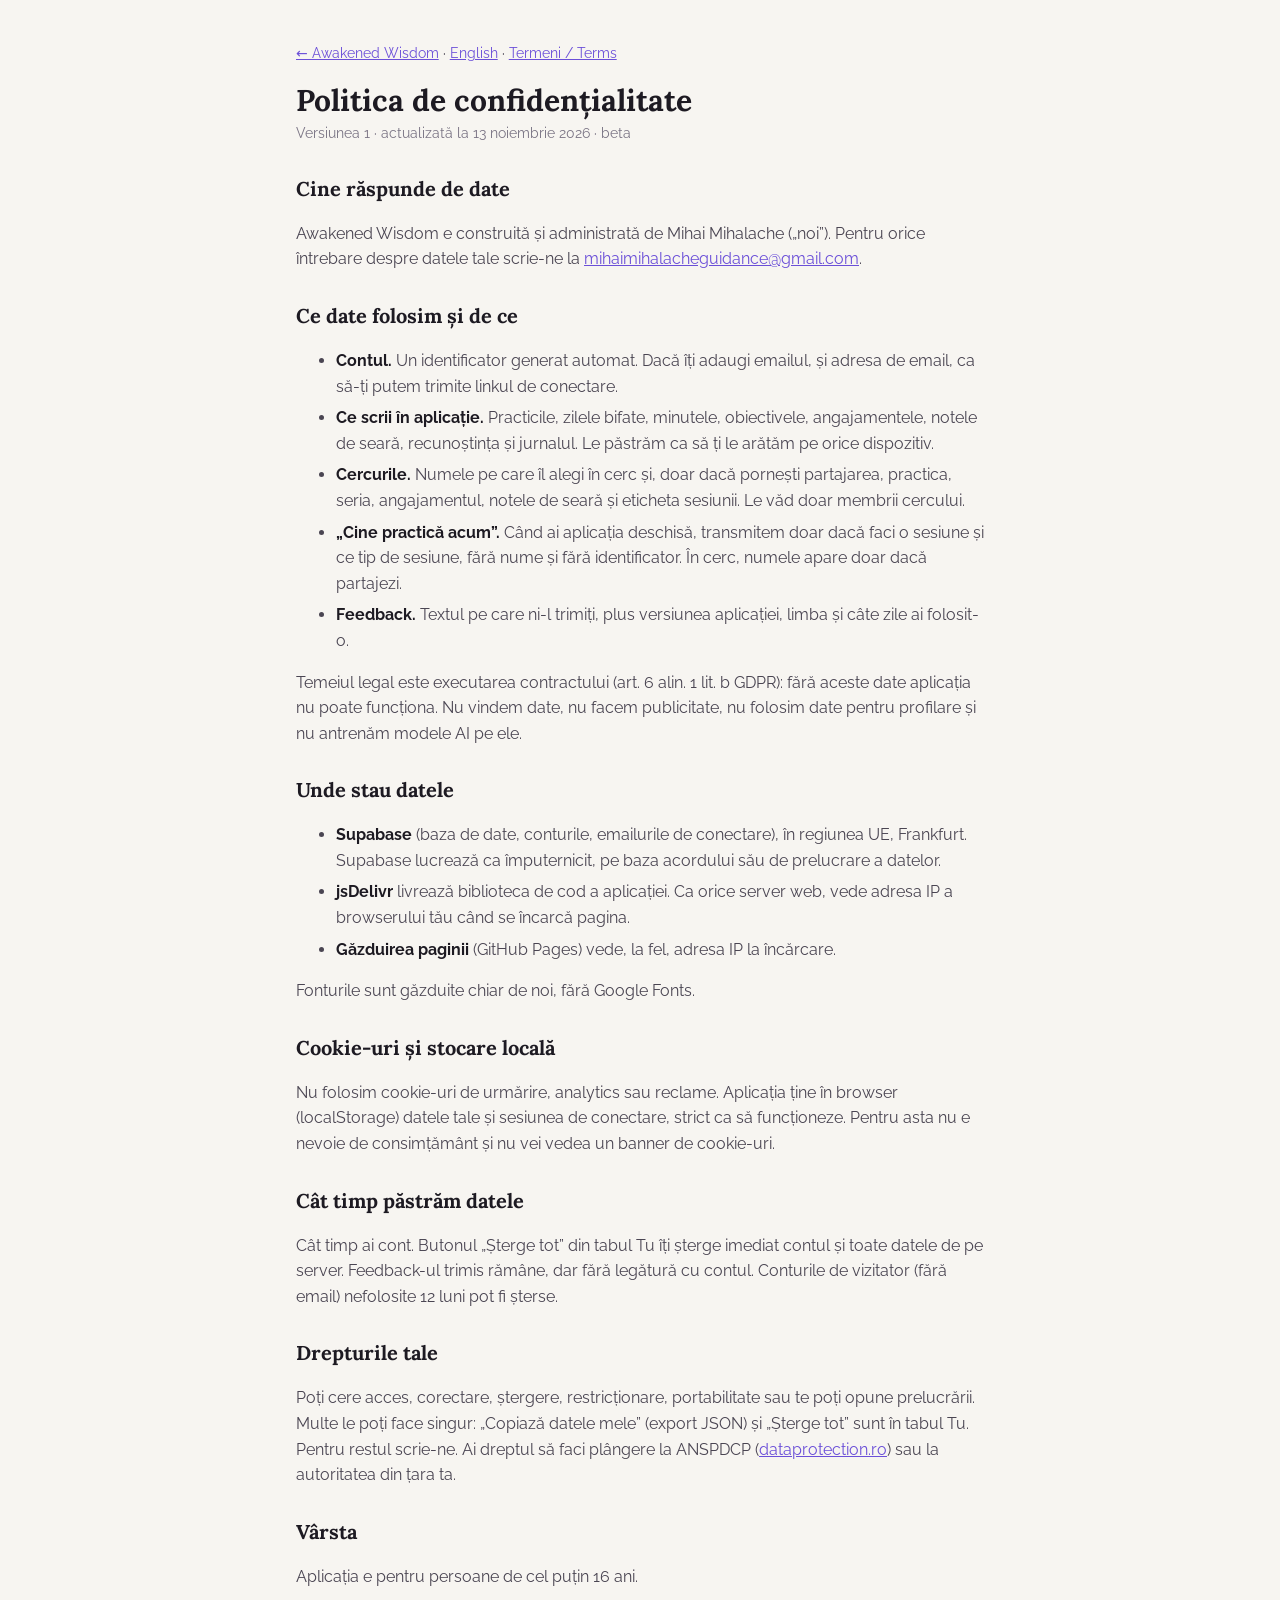
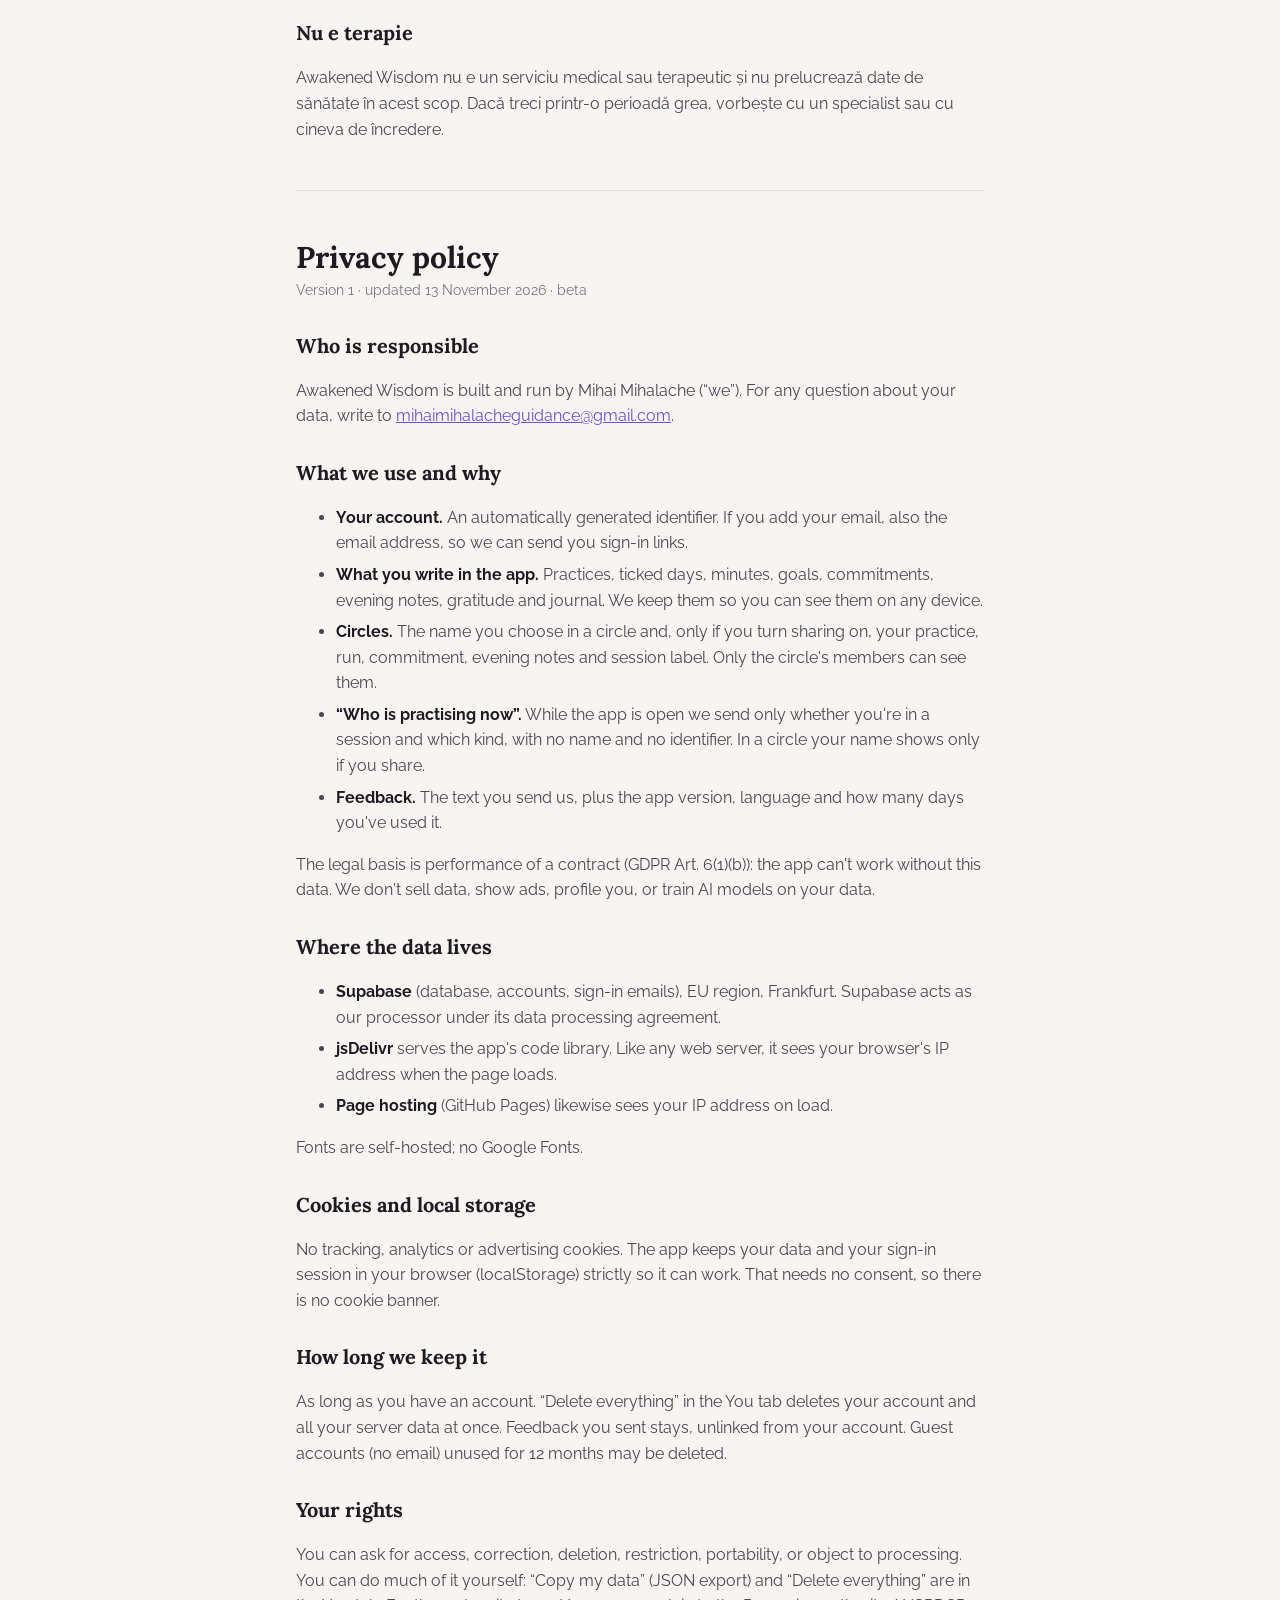
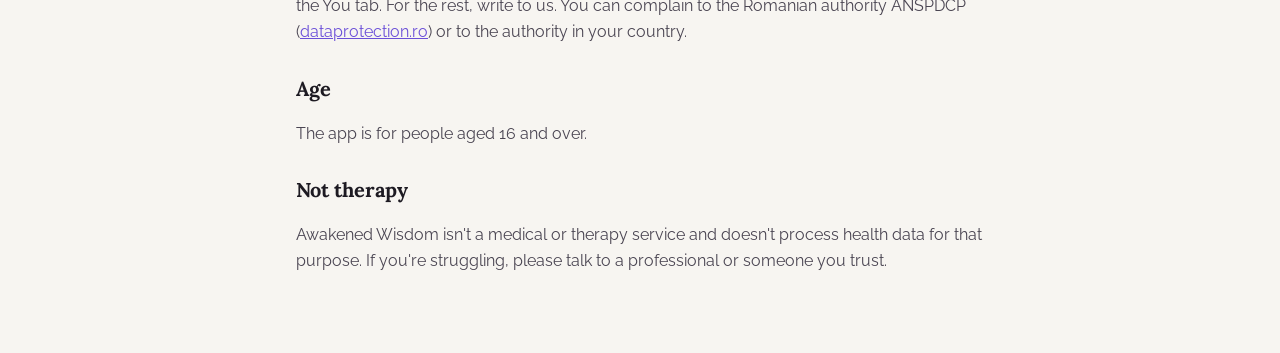
==== privacy.html @ 811dfe5b "Awakened Wisdom Lite: Supabase-backed practice tracker Static app (index.html), legal pages, self-ho" ====
<!doctype html>
<html lang="ro">
<head>
<meta charset="utf-8">
<meta name="viewport" content="width=device-width, initial-scale=1">
<title>Awakened Wisdom · Confidențialitate / Privacy</title>
<link rel="stylesheet" href="fonts/fonts.css">
<link rel="stylesheet" href="legal.css">
</head>
<body>
<main>
<p class="back"><a href="./">← Awakened Wisdom</a> · <a href="#en">English</a> · <a href="terms.html">Termeni / Terms</a></p>

<article id="ro" lang="ro">
<h1>Politica de confidențialitate</h1>
<p class="muted">Versiunea 1 · actualizată la 13 noiembrie 2026 · beta</p>

<h2>Cine răspunde de date</h2>
<p>Awakened Wisdom e construită și administrată de Mihai Mihalache („noi”). Pentru orice întrebare despre datele tale scrie-ne la <a href="mailto:mihaimihalacheguidance@gmail.com">mihaimihalacheguidance@gmail.com</a>.</p>

<h2>Ce date folosim și de ce</h2>
<ul>
<li><b>Contul.</b> Un identificator generat automat. Dacă îți adaugi emailul, și adresa de email, ca să-ți putem trimite linkul de conectare.</li>
<li><b>Ce scrii în aplicație.</b> Practicile, zilele bifate, minutele, obiectivele, angajamentele, notele de seară, recunoștința și jurnalul. Le păstrăm ca să ți le arătăm pe orice dispozitiv.</li>
<li><b>Cercurile.</b> Numele pe care îl alegi în cerc și, doar dacă pornești partajarea, practica, seria, angajamentul, notele de seară și eticheta sesiunii. Le văd doar membrii cercului.</li>
<li><b>„Cine practică acum”.</b> Când ai aplicația deschisă, transmitem doar dacă faci o sesiune și ce tip de sesiune, fără nume și fără identificator. În cerc, numele apare doar dacă partajezi.</li>
<li><b>Feedback.</b> Textul pe care ni-l trimiți, plus versiunea aplicației, limba și câte zile ai folosit-o.</li>
</ul>
<p>Temeiul legal este executarea contractului (art. 6 alin. 1 lit. b GDPR): fără aceste date aplicația nu poate funcționa. Nu vindem date, nu facem publicitate, nu folosim date pentru profilare și nu antrenăm modele AI pe ele.</p>

<h2>Unde stau datele</h2>
<ul>
<li><b>Supabase</b> (baza de date, conturile, emailurile de conectare), în regiunea UE, Frankfurt. Supabase lucrează ca împuternicit, pe baza acordului său de prelucrare a datelor.</li>
<li><b>jsDelivr</b> livrează biblioteca de cod a aplicației. Ca orice server web, vede adresa IP a browserului tău când se încarcă pagina.</li>
<li><b>Găzduirea paginii</b> (GitHub Pages) vede, la fel, adresa IP la încărcare.</li>
</ul>
<p>Fonturile sunt găzduite chiar de noi, fără Google Fonts.</p>

<h2>Cookie-uri și stocare locală</h2>
<p>Nu folosim cookie-uri de urmărire, analytics sau reclame. Aplicația ține în browser (localStorage) datele tale și sesiunea de conectare, strict ca să funcționeze. Pentru asta nu e nevoie de consimțământ și nu vei vedea un banner de cookie-uri.</p>

<h2>Cât timp păstrăm datele</h2>
<p>Cât timp ai cont. Butonul „Șterge tot” din tabul Tu îți șterge imediat contul și toate datele de pe server. Feedback-ul trimis rămâne, dar fără legătură cu contul. Conturile de vizitator (fără email) nefolosite 12 luni pot fi șterse.</p>

<h2>Drepturile tale</h2>
<p>Poți cere acces, corectare, ștergere, restricționare, portabilitate sau te poți opune prelucrării. Multe le poți face singur: „Copiază datele mele” (export JSON) și „Șterge tot” sunt în tabul Tu. Pentru restul scrie-ne. Ai dreptul să faci plângere la ANSPDCP (<a href="https://www.dataprotection.ro">dataprotection.ro</a>) sau la autoritatea din țara ta.</p>

<h2>Vârsta</h2>
<p>Aplicația e pentru persoane de cel puțin 16 ani.</p>

<h2>Nu e terapie</h2>
<p>Awakened Wisdom nu e un serviciu medical sau terapeutic și nu prelucrează date de sănătate în acest scop. Dacă treci printr-o perioadă grea, vorbește cu un specialist sau cu cineva de încredere.</p>
</article>

<hr>

<article id="en" lang="en">
<h1>Privacy policy</h1>
<p class="muted">Version 1 · updated 13 November 2026 · beta</p>

<h2>Who is responsible</h2>
<p>Awakened Wisdom is built and run by Mihai Mihalache (“we”). For any question about your data, write to <a href="mailto:mihaimihalacheguidance@gmail.com">mihaimihalacheguidance@gmail.com</a>.</p>

<h2>What we use and why</h2>
<ul>
<li><b>Your account.</b> An automatically generated identifier. If you add your email, also the email address, so we can send you sign-in links.</li>
<li><b>What you write in the app.</b> Practices, ticked days, minutes, goals, commitments, evening notes, gratitude and journal. We keep them so you can see them on any device.</li>
<li><b>Circles.</b> The name you choose in a circle and, only if you turn sharing on, your practice, run, commitment, evening notes and session label. Only the circle's members can see them.</li>
<li><b>“Who is practising now”.</b> While the app is open we send only whether you're in a session and which kind, with no name and no identifier. In a circle your name shows only if you share.</li>
<li><b>Feedback.</b> The text you send us, plus the app version, language and how many days you've used it.</li>
</ul>
<p>The legal basis is performance of a contract (GDPR Art. 6(1)(b)): the app can't work without this data. We don't sell data, show ads, profile you, or train AI models on your data.</p>

<h2>Where the data lives</h2>
<ul>
<li><b>Supabase</b> (database, accounts, sign-in emails), EU region, Frankfurt. Supabase acts as our processor under its data processing agreement.</li>
<li><b>jsDelivr</b> serves the app's code library. Like any web server, it sees your browser's IP address when the page loads.</li>
<li><b>Page hosting</b> (GitHub Pages) likewise sees your IP address on load.</li>
</ul>
<p>Fonts are self-hosted; no Google Fonts.</p>

<h2>Cookies and local storage</h2>
<p>No tracking, analytics or advertising cookies. The app keeps your data and your sign-in session in your browser (localStorage) strictly so it can work. That needs no consent, so there is no cookie banner.</p>

<h2>How long we keep it</h2>
<p>As long as you have an account. “Delete everything” in the You tab deletes your account and all your server data at once. Feedback you sent stays, unlinked from your account. Guest accounts (no email) unused for 12 months may be deleted.</p>

<h2>Your rights</h2>
<p>You can ask for access, correction, deletion, restriction, portability, or object to processing. You can do much of it yourself: “Copy my data” (JSON export) and “Delete everything” are in the You tab. For the rest, write to us. You can complain to the Romanian authority ANSPDCP (<a href="https://www.dataprotection.ro">dataprotection.ro</a>) or to the authority in your country.</p>

<h2>Age</h2>
<p>The app is for people aged 16 and over.</p>

<h2>Not therapy</h2>
<p>Awakened Wisdom isn't a medical or therapy service and doesn't process health data for that purpose. If you're struggling, please talk to a professional or someone you trust.</p>
</article>
</main>
</body>
</html>
---- fonts/fonts.css ----
/* latin-ext */
@font-face {
  font-family: 'DM Mono';
  font-style: normal;
  font-weight: 400;
  font-display: swap;
  src: url(dm-mono-latin-ext-a175863f.woff2) format('woff2');
  unicode-range: U+0100-02BA, U+02BD-02C5, U+02C7-02CC, U+02CE-02D7, U+02DD-02FF, U+0304, U+0308, U+0329, U+1D00-1DBF, U+1E00-1E9F, U+1EF2-1EFF, U+2020, U+20A0-20AB, U+20AD-20C4, U+2113, U+2C60-2C7F, U+A720-A7FF;
}
/* latin */
@font-face {
  font-family: 'DM Mono';
  font-style: normal;
  font-weight: 400;
  font-display: swap;
  src: url(dm-mono-latin-9ad76cd0.woff2) format('woff2');
  unicode-range: U+0000-00FF, U+0131, U+0152-0153, U+02BB-02BC, U+02C6, U+02DA, U+02DC, U+0304, U+0308, U+0329, U+2000-206F, U+20AC, U+2122, U+2191, U+2193, U+2212, U+2215, U+FEFF, U+FFFD;
}
/* latin-ext */
@font-face {
  font-family: 'DM Mono';
  font-style: normal;
  font-weight: 500;
  font-display: swap;
  src: url(dm-mono-latin-ext-6a59878c.woff2) format('woff2');
  unicode-range: U+0100-02BA, U+02BD-02C5, U+02C7-02CC, U+02CE-02D7, U+02DD-02FF, U+0304, U+0308, U+0329, U+1D00-1DBF, U+1E00-1E9F, U+1EF2-1EFF, U+2020, U+20A0-20AB, U+20AD-20C4, U+2113, U+2C60-2C7F, U+A720-A7FF;
}
/* latin */
@font-face {
  font-family: 'DM Mono';
  font-style: normal;
  font-weight: 500;
  font-display: swap;
  src: url(dm-mono-latin-36c1af8e.woff2) format('woff2');
  unicode-range: U+0000-00FF, U+0131, U+0152-0153, U+02BB-02BC, U+02C6, U+02DA, U+02DC, U+0304, U+0308, U+0329, U+2000-206F, U+20AC, U+2122, U+2191, U+2193, U+2212, U+2215, U+FEFF, U+FFFD;
}
/* latin-ext */
@font-face {
  font-family: 'Lora';
  font-style: italic;
  font-weight: 500;
  font-display: swap;
  src: url(lora-latin-ext-435d0b45.woff2) format('woff2');
  unicode-range: U+0100-02BA, U+02BD-02C5, U+02C7-02CC, U+02CE-02D7, U+02DD-02FF, U+0304, U+0308, U+0329, U+1D00-1DBF, U+1E00-1E9F, U+1EF2-1EFF, U+2020, U+20A0-20AB, U+20AD-20C4, U+2113, U+2C60-2C7F, U+A720-A7FF;
}
/* latin */
@font-face {
  font-family: 'Lora';
  font-style: italic;
  font-weight: 500;
  font-display: swap;
  src: url(lora-latin-721d374f.woff2) format('woff2');
  unicode-range: U+0000-00FF, U+0131, U+0152-0153, U+02BB-02BC, U+02C6, U+02DA, U+02DC, U+0304, U+0308, U+0329, U+2000-206F, U+20AC, U+2122, U+2191, U+2193, U+2212, U+2215, U+FEFF, U+FFFD;
}
/* latin-ext */
@font-face {
  font-family: 'Lora';
  font-style: normal;
  font-weight: 500;
  font-display: swap;
  src: url(lora-latin-ext-b047e391.woff2) format('woff2');
  unicode-range: U+0100-02BA, U+02BD-02C5, U+02C7-02CC, U+02CE-02D7, U+02DD-02FF, U+0304, U+0308, U+0329, U+1D00-1DBF, U+1E00-1E9F, U+1EF2-1EFF, U+2020, U+20A0-20AB, U+20AD-20C4, U+2113, U+2C60-2C7F, U+A720-A7FF;
}
/* latin */
@font-face {
  font-family: 'Lora';
  font-style: normal;
  font-weight: 500;
  font-display: swap;
  src: url(lora-latin-1ace0d36.woff2) format('woff2');
  unicode-range: U+0000-00FF, U+0131, U+0152-0153, U+02BB-02BC, U+02C6, U+02DA, U+02DC, U+0304, U+0308, U+0329, U+2000-206F, U+20AC, U+2122, U+2191, U+2193, U+2212, U+2215, U+FEFF, U+FFFD;
}
/* latin-ext */
@font-face {
  font-family: 'Lora';
  font-style: normal;
  font-weight: 600;
  font-display: swap;
  src: url(lora-latin-ext-b047e391.woff2) format('woff2');
  unicode-range: U+0100-02BA, U+02BD-02C5, U+02C7-02CC, U+02CE-02D7, U+02DD-02FF, U+0304, U+0308, U+0329, U+1D00-1DBF, U+1E00-1E9F, U+1EF2-1EFF, U+2020, U+20A0-20AB, U+20AD-20C4, U+2113, U+2C60-2C7F, U+A720-A7FF;
}
/* latin */
@font-face {
  font-family: 'Lora';
  font-style: normal;
  font-weight: 600;
  font-display: swap;
  src: url(lora-latin-1ace0d36.woff2) format('woff2');
  unicode-range: U+0000-00FF, U+0131, U+0152-0153, U+02BB-02BC, U+02C6, U+02DA, U+02DC, U+0304, U+0308, U+0329, U+2000-206F, U+20AC, U+2122, U+2191, U+2193, U+2212, U+2215, U+FEFF, U+FFFD;
}
/* latin-ext */
@font-face {
  font-family: 'Lora';
  font-style: normal;
  font-weight: 700;
  font-display: swap;
  src: url(lora-latin-ext-b047e391.woff2) format('woff2');
  unicode-range: U+0100-02BA, U+02BD-02C5, U+02C7-02CC, U+02CE-02D7, U+02DD-02FF, U+0304, U+0308, U+0329, U+1D00-1DBF, U+1E00-1E9F, U+1EF2-1EFF, U+2020, U+20A0-20AB, U+20AD-20C4, U+2113, U+2C60-2C7F, U+A720-A7FF;
}
/* latin */
@font-face {
  font-family: 'Lora';
  font-style: normal;
  font-weight: 700;
  font-display: swap;
  src: url(lora-latin-1ace0d36.woff2) format('woff2');
  unicode-range: U+0000-00FF, U+0131, U+0152-0153, U+02BB-02BC, U+02C6, U+02DA, U+02DC, U+0304, U+0308, U+0329, U+2000-206F, U+20AC, U+2122, U+2191, U+2193, U+2212, U+2215, U+FEFF, U+FFFD;
}
/* latin-ext */
@font-face {
  font-family: 'Raleway';
  font-style: normal;
  font-weight: 400;
  font-display: swap;
  src: url(raleway-latin-ext-acd6231a.woff2) format('woff2');
  unicode-range: U+0100-02BA, U+02BD-02C5, U+02C7-02CC, U+02CE-02D7, U+02DD-02FF, U+0304, U+0308, U+0329, U+1D00-1DBF, U+1E00-1E9F, U+1EF2-1EFF, U+2020, U+20A0-20AB, U+20AD-20C4, U+2113, U+2C60-2C7F, U+A720-A7FF;
}
/* latin */
@font-face {
  font-family: 'Raleway';
  font-style: normal;
  font-weight: 400;
  font-display: swap;
  src: url(raleway-latin-1a1333b5.woff2) format('woff2');
  unicode-range: U+0000-00FF, U+0131, U+0152-0153, U+02BB-02BC, U+02C6, U+02DA, U+02DC, U+0304, U+0308, U+0329, U+2000-206F, U+20AC, U+2122, U+2191, U+2193, U+2212, U+2215, U+FEFF, U+FFFD;
}
/* latin-ext */
@font-face {
  font-family: 'Raleway';
  font-style: normal;
  font-weight: 500;
  font-display: swap;
  src: url(raleway-latin-ext-acd6231a.woff2) format('woff2');
  unicode-range: U+0100-02BA, U+02BD-02C5, U+02C7-02CC, U+02CE-02D7, U+02DD-02FF, U+0304, U+0308, U+0329, U+1D00-1DBF, U+1E00-1E9F, U+1EF2-1EFF, U+2020, U+20A0-20AB, U+20AD-20C4, U+2113, U+2C60-2C7F, U+A720-A7FF;
}
/* latin */
@font-face {
  font-family: 'Raleway';
  font-style: normal;
  font-weight: 500;
  font-display: swap;
  src: url(raleway-latin-1a1333b5.woff2) format('woff2');
  unicode-range: U+0000-00FF, U+0131, U+0152-0153, U+02BB-02BC, U+02C6, U+02DA, U+02DC, U+0304, U+0308, U+0329, U+2000-206F, U+20AC, U+2122, U+2191, U+2193, U+2212, U+2215, U+FEFF, U+FFFD;
}
/* latin-ext */
@font-face {
  font-family: 'Raleway';
  font-style: normal;
  font-weight: 600;
  font-display: swap;
  src: url(raleway-latin-ext-acd6231a.woff2) format('woff2');
  unicode-range: U+0100-02BA, U+02BD-02C5, U+02C7-02CC, U+02CE-02D7, U+02DD-02FF, U+0304, U+0308, U+0329, U+1D00-1DBF, U+1E00-1E9F, U+1EF2-1EFF, U+2020, U+20A0-20AB, U+20AD-20C4, U+2113, U+2C60-2C7F, U+A720-A7FF;
}
/* latin */
@font-face {
  font-family: 'Raleway';
  font-style: normal;
  font-weight: 600;
  font-display: swap;
  src: url(raleway-latin-1a1333b5.woff2) format('woff2');
  unicode-range: U+0000-00FF, U+0131, U+0152-0153, U+02BB-02BC, U+02C6, U+02DA, U+02DC, U+0304, U+0308, U+0329, U+2000-206F, U+20AC, U+2122, U+2191, U+2193, U+2212, U+2215, U+FEFF, U+FFFD;
}
/* latin-ext */
@font-face {
  font-family: 'Raleway';
  font-style: normal;
  font-weight: 700;
  font-display: swap;
  src: url(raleway-latin-ext-acd6231a.woff2) format('woff2');
  unicode-range: U+0100-02BA, U+02BD-02C5, U+02C7-02CC, U+02CE-02D7, U+02DD-02FF, U+0304, U+0308, U+0329, U+1D00-1DBF, U+1E00-1E9F, U+1EF2-1EFF, U+2020, U+20A0-20AB, U+20AD-20C4, U+2113, U+2C60-2C7F, U+A720-A7FF;
}
/* latin */
@font-face {
  font-family: 'Raleway';
  font-style: normal;
  font-weight: 700;
  font-display: swap;
  src: url(raleway-latin-1a1333b5.woff2) format('woff2');
  unicode-range: U+0000-00FF, U+0131, U+0152-0153, U+02BB-02BC, U+02C6, U+02DA, U+02DC, U+0304, U+0308, U+0329, U+2000-206F, U+20AC, U+2122, U+2191, U+2193, U+2212, U+2215, U+FEFF, U+FFFD;
}
---- legal.css ----
:root{--bg:#f7f5f1;--ink:#1d1a22;--ink-2:#4a4552;--muted:#7a7484;--acc:#6b4fd8;--rule:#e2ddd6}
@media (prefers-color-scheme:dark){:root{--bg:#0e0c14;--ink:#ece8f4;--ink-2:#c4bed0;--muted:#8f88a0;--acc:#b39dff;--rule:#2a2635}}
*{box-sizing:border-box}
body{margin:0;background:var(--bg);color:var(--ink);font:16px/1.6 Raleway,system-ui,sans-serif}
main{max-width:720px;margin:0 auto;padding:28px 16px 64px}
h1{font-family:Lora,Georgia,serif;font-size:30px;line-height:1.2;margin:18px 0 4px}
h2{font-family:Lora,Georgia,serif;font-size:20px;margin:28px 0 6px}
p,li{color:var(--ink-2)}
li{margin:6px 0}
b{color:var(--ink)}
a{color:var(--acc)}
.muted{color:var(--muted);font-size:14px;margin-top:0}
.back{font-size:14px}
hr{border:0;border-top:1px solid var(--rule);margin:48px 0}
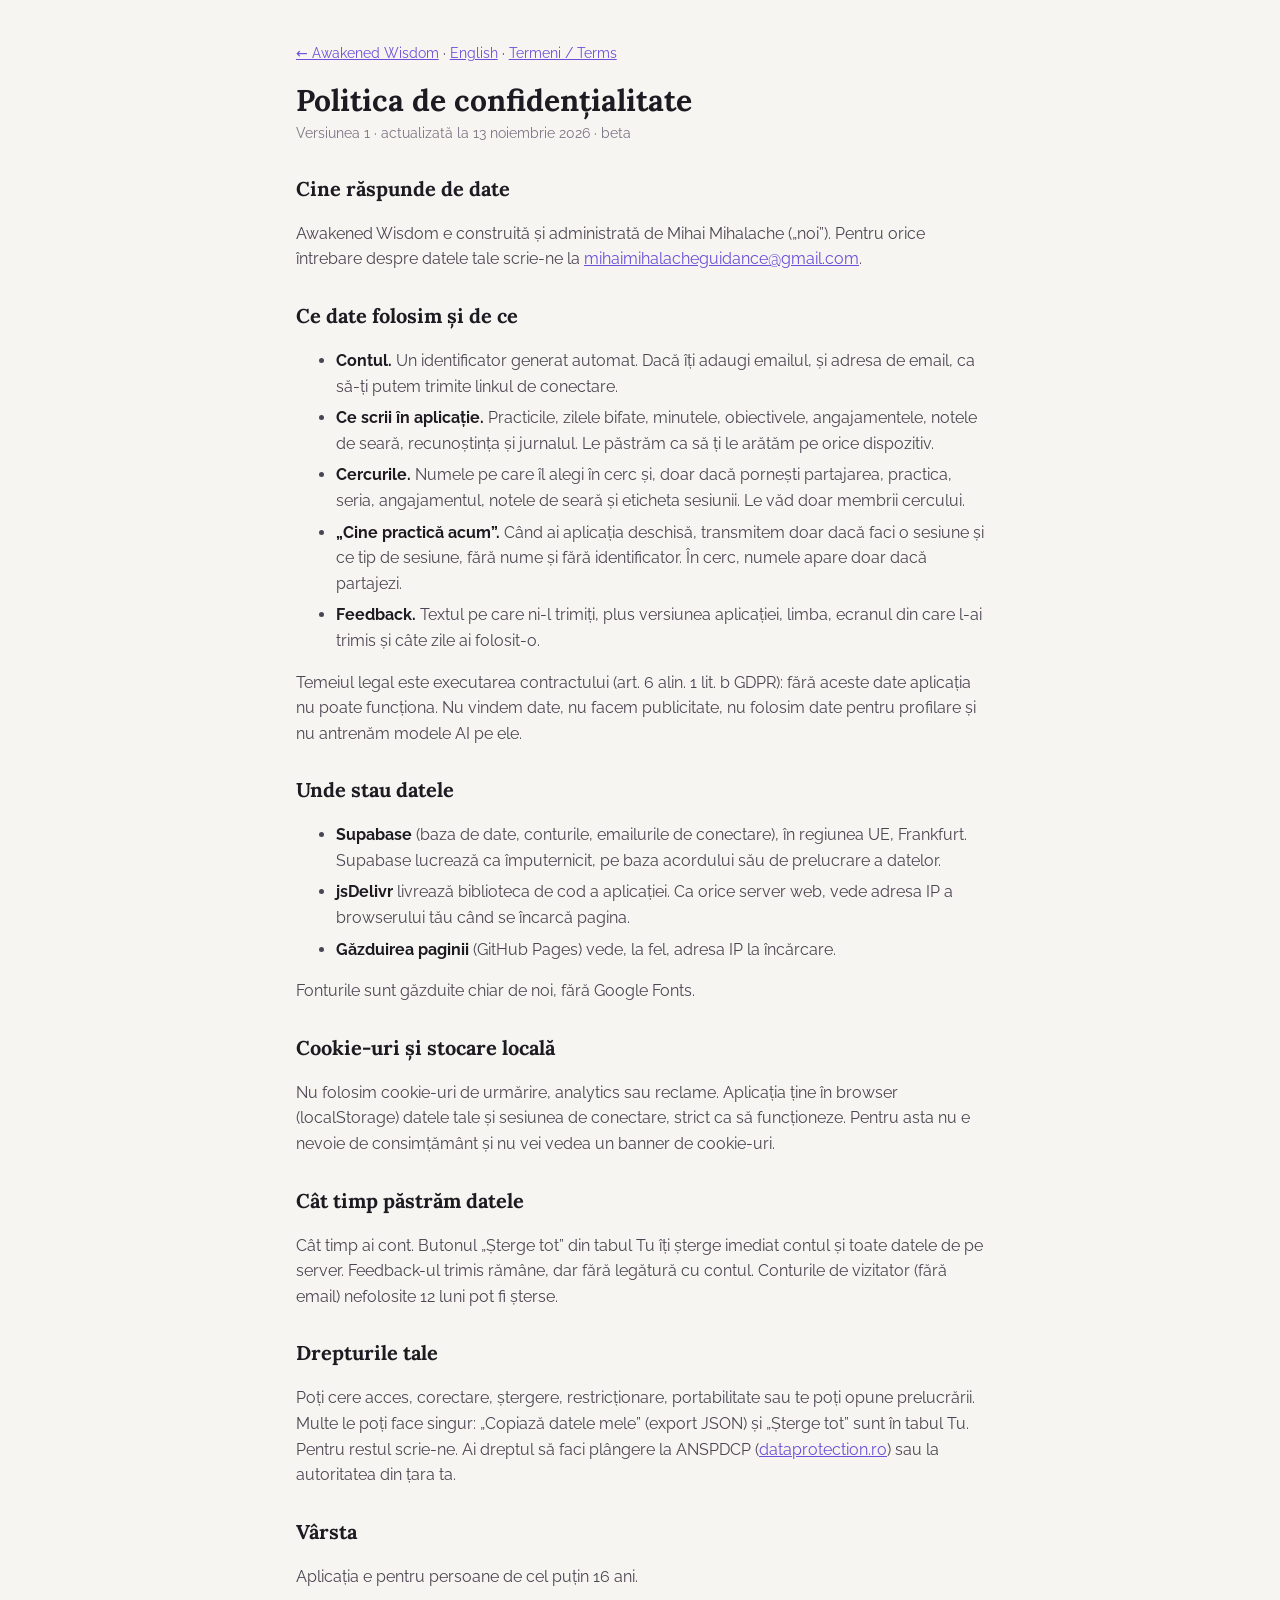
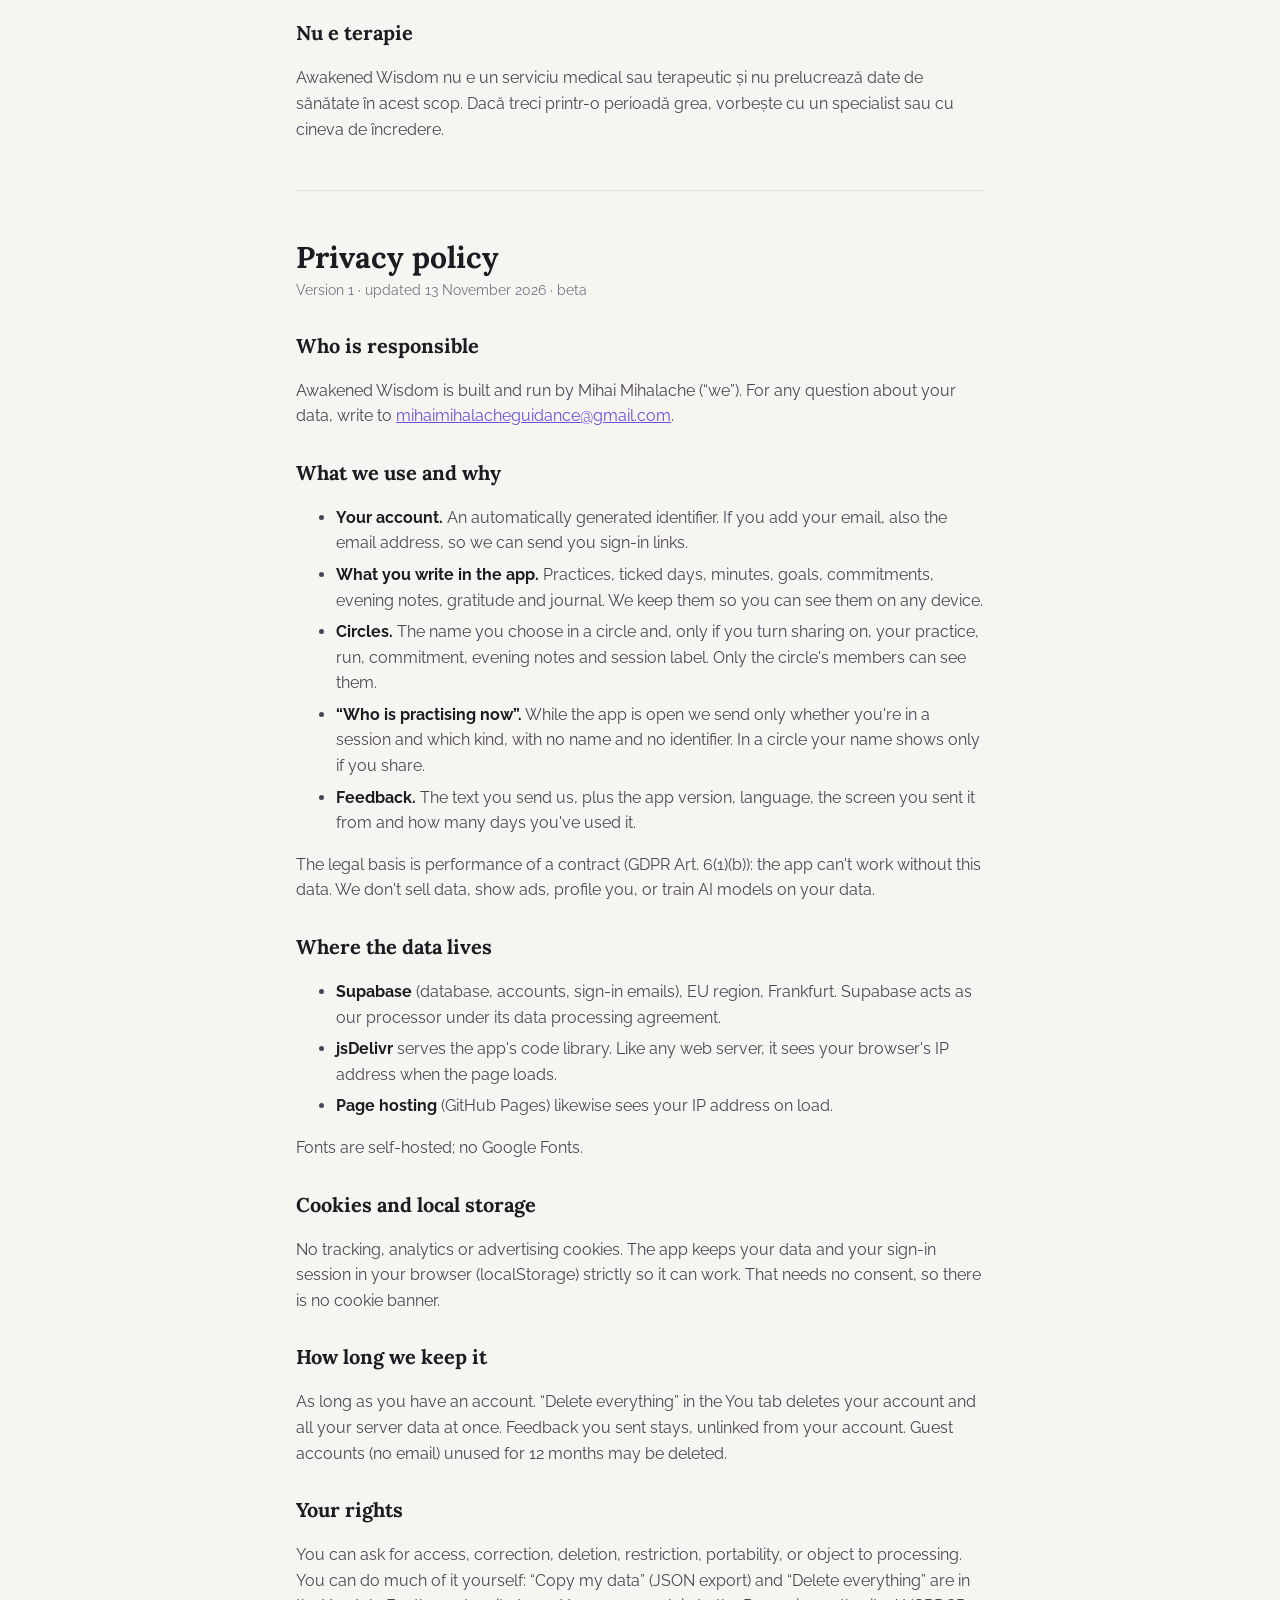
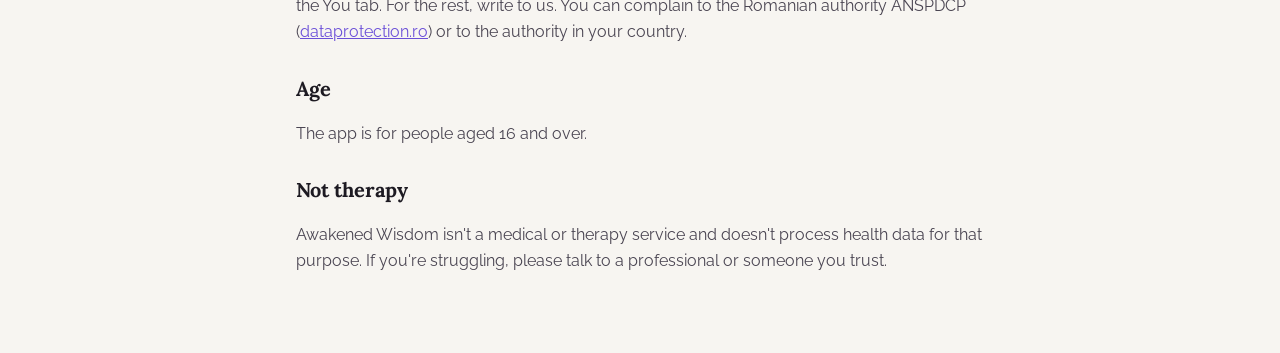
==== commit df55ca82: "Close LOW review items: legacy owner, same-day merge, size limits - Copies saved before owner tracki" ====
--- a/privacy.html
+++ b/privacy.html
@@ -24,7 +24,7 @@
 <li><b>Ce scrii în aplicație.</b> Practicile, zilele bifate, minutele, obiectivele, angajamentele, notele de seară, recunoștința și jurnalul. Le păstrăm ca să ți le arătăm pe orice dispozitiv.</li>
 <li><b>Cercurile.</b> Numele pe care îl alegi în cerc și, doar dacă pornești partajarea, practica, seria, angajamentul, notele de seară și eticheta sesiunii. Le văd doar membrii cercului.</li>
 <li><b>„Cine practică acum”.</b> Când ai aplicația deschisă, transmitem doar dacă faci o sesiune și ce tip de sesiune, fără nume și fără identificator. În cerc, numele apare doar dacă partajezi.</li>
-<li><b>Feedback.</b> Textul pe care ni-l trimiți, plus versiunea aplicației, limba și câte zile ai folosit-o.</li>
+<li><b>Feedback.</b> Textul pe care ni-l trimiți, plus versiunea aplicației, limba, ecranul din care l-ai trimis și câte zile ai folosit-o.</li>
 </ul>
 <p>Temeiul legal este executarea contractului (art. 6 alin. 1 lit. b GDPR): fără aceste date aplicația nu poate funcționa. Nu vindem date, nu facem publicitate, nu folosim date pentru profilare și nu antrenăm modele AI pe ele.</p>
 
@@ -67,7 +67,7 @@
 <li><b>What you write in the app.</b> Practices, ticked days, minutes, goals, commitments, evening notes, gratitude and journal. We keep them so you can see them on any device.</li>
 <li><b>Circles.</b> The name you choose in a circle and, only if you turn sharing on, your practice, run, commitment, evening notes and session label. Only the circle's members can see them.</li>
 <li><b>“Who is practising now”.</b> While the app is open we send only whether you're in a session and which kind, with no name and no identifier. In a circle your name shows only if you share.</li>
-<li><b>Feedback.</b> The text you send us, plus the app version, language and how many days you've used it.</li>
+<li><b>Feedback.</b> The text you send us, plus the app version, language, the screen you sent it from and how many days you've used it.</li>
 </ul>
 <p>The legal basis is performance of a contract (GDPR Art. 6(1)(b)): the app can't work without this data. We don't sell data, show ads, profile you, or train AI models on your data.</p>
 
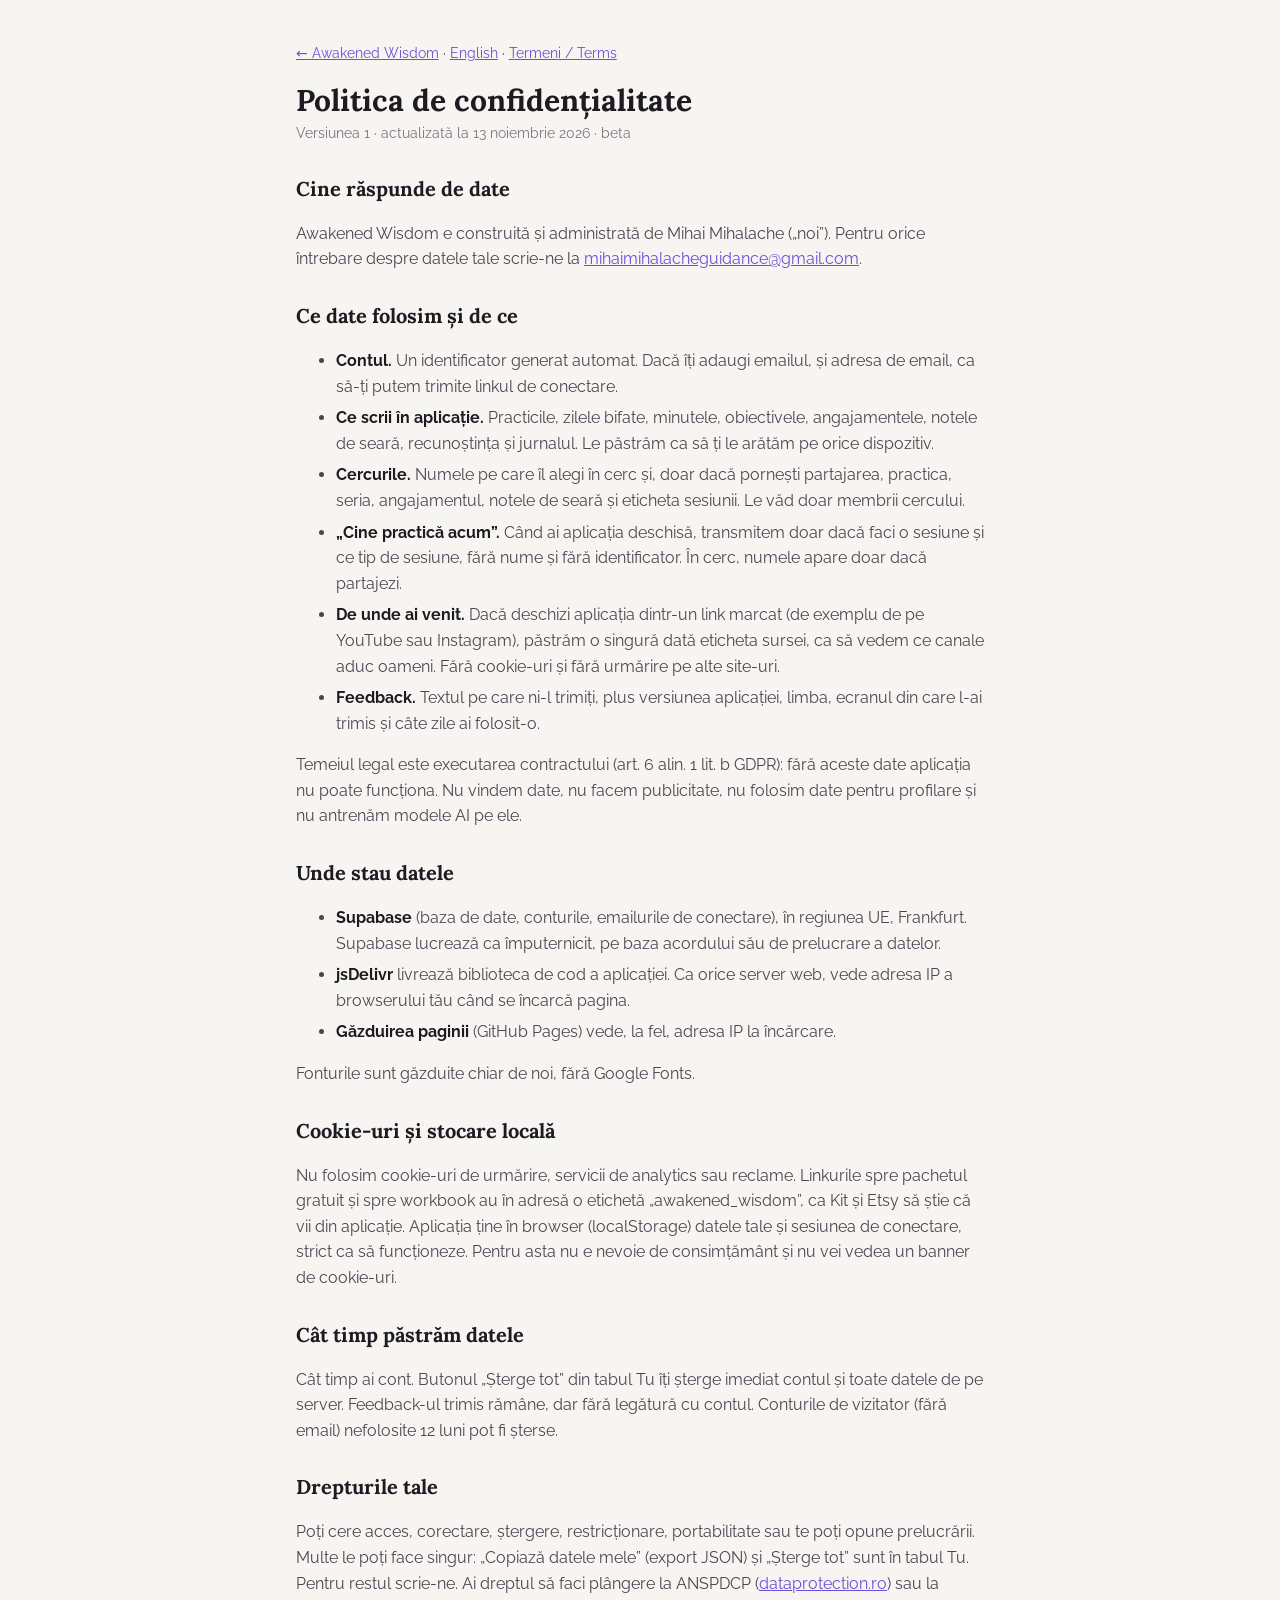
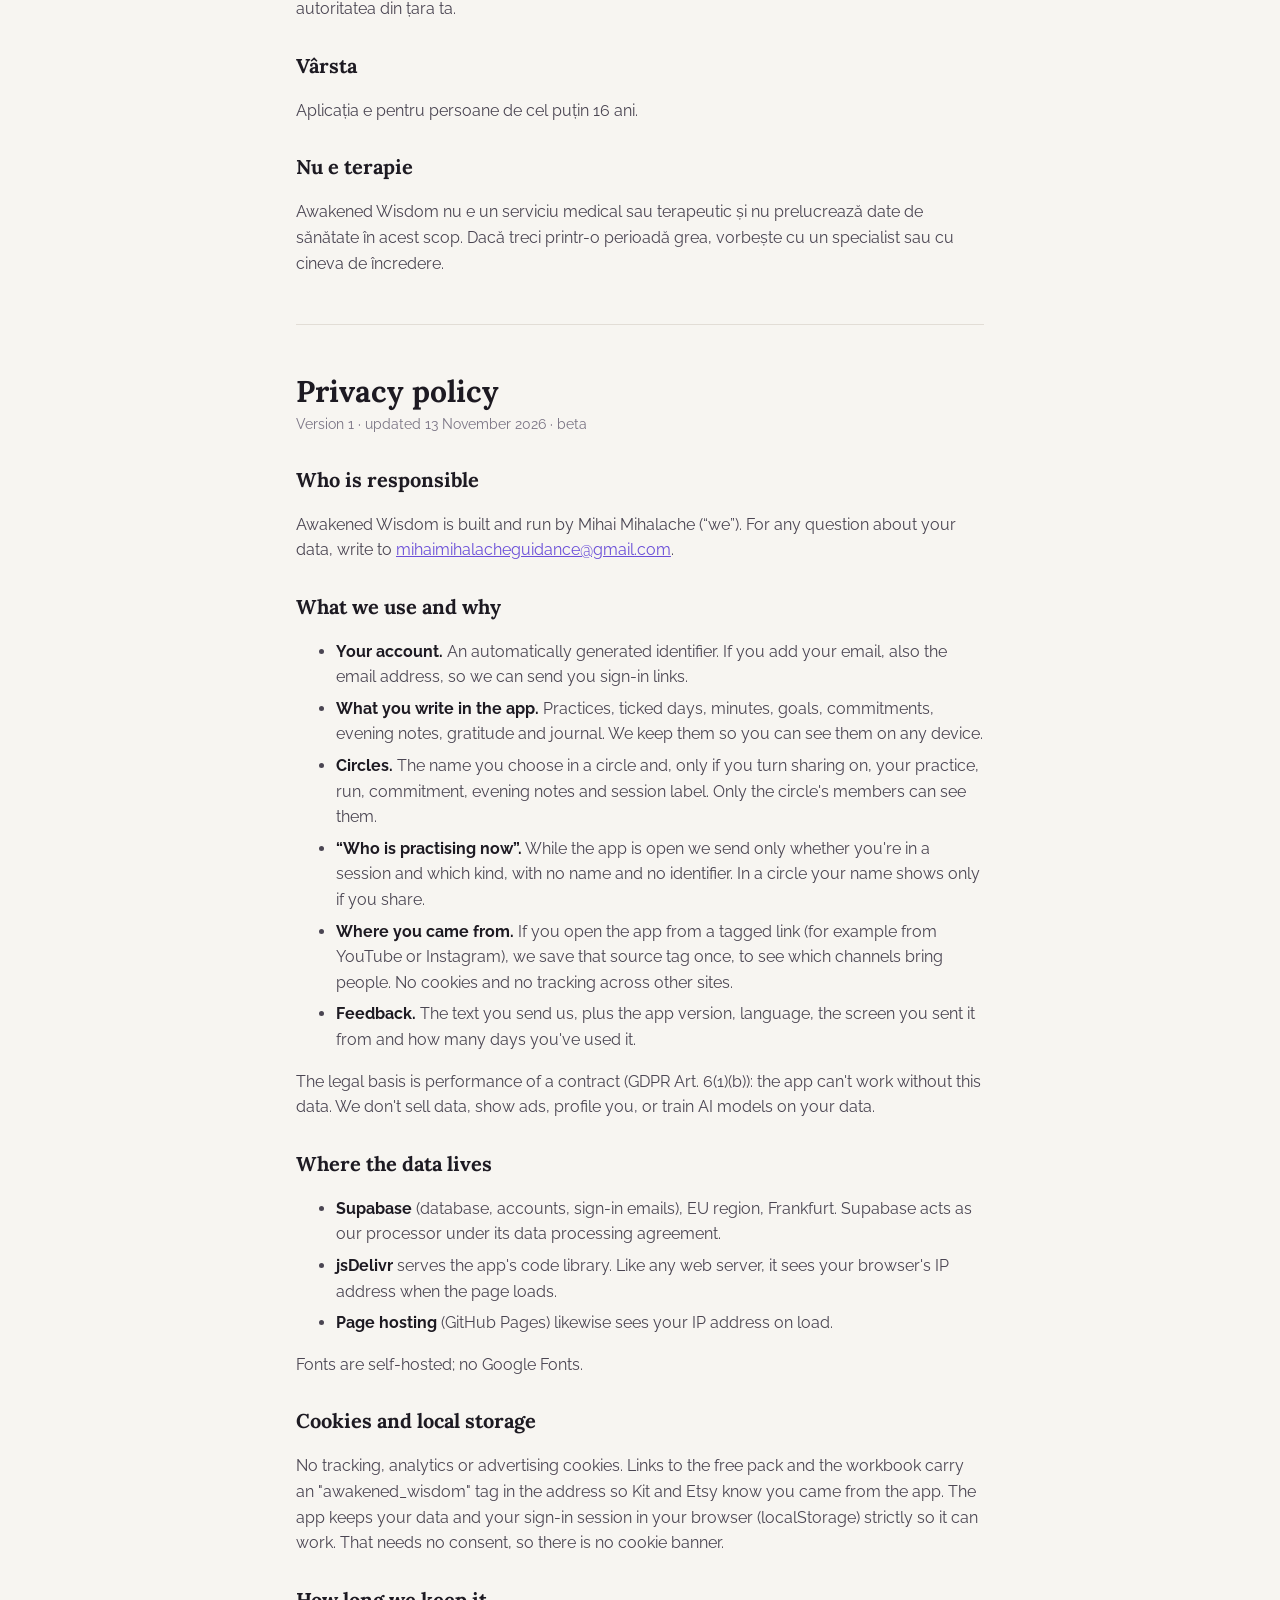
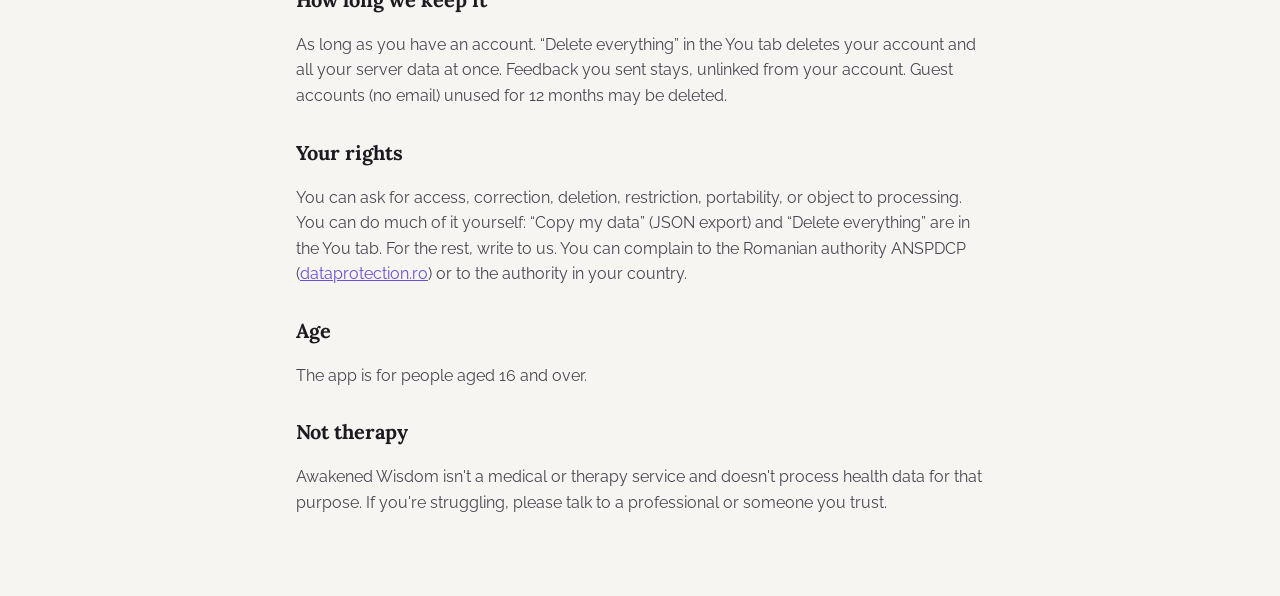
==== commit ce768283: "Connect the app to the Mihai + AI funnel - Installable: web manifest, icons, theme colour, iOS touch" ====
--- a/privacy.html
+++ b/privacy.html
@@ -24,6 +24,7 @@
 <li><b>Ce scrii în aplicație.</b> Practicile, zilele bifate, minutele, obiectivele, angajamentele, notele de seară, recunoștința și jurnalul. Le păstrăm ca să ți le arătăm pe orice dispozitiv.</li>
 <li><b>Cercurile.</b> Numele pe care îl alegi în cerc și, doar dacă pornești partajarea, practica, seria, angajamentul, notele de seară și eticheta sesiunii. Le văd doar membrii cercului.</li>
 <li><b>„Cine practică acum”.</b> Când ai aplicația deschisă, transmitem doar dacă faci o sesiune și ce tip de sesiune, fără nume și fără identificator. În cerc, numele apare doar dacă partajezi.</li>
+<li><b>De unde ai venit.</b> Dacă deschizi aplicația dintr-un link marcat (de exemplu de pe YouTube sau Instagram), păstrăm o singură dată eticheta sursei, ca să vedem ce canale aduc oameni. Fără cookie-uri și fără urmărire pe alte site-uri.</li>
 <li><b>Feedback.</b> Textul pe care ni-l trimiți, plus versiunea aplicației, limba, ecranul din care l-ai trimis și câte zile ai folosit-o.</li>
 </ul>
 <p>Temeiul legal este executarea contractului (art. 6 alin. 1 lit. b GDPR): fără aceste date aplicația nu poate funcționa. Nu vindem date, nu facem publicitate, nu folosim date pentru profilare și nu antrenăm modele AI pe ele.</p>
@@ -37,7 +38,7 @@
 <p>Fonturile sunt găzduite chiar de noi, fără Google Fonts.</p>
 
 <h2>Cookie-uri și stocare locală</h2>
-<p>Nu folosim cookie-uri de urmărire, analytics sau reclame. Aplicația ține în browser (localStorage) datele tale și sesiunea de conectare, strict ca să funcționeze. Pentru asta nu e nevoie de consimțământ și nu vei vedea un banner de cookie-uri.</p>
+<p>Nu folosim cookie-uri de urmărire, servicii de analytics sau reclame. Linkurile spre pachetul gratuit și spre workbook au în adresă o etichetă „awakened_wisdom”, ca Kit și Etsy să știe că vii din aplicație. Aplicația ține în browser (localStorage) datele tale și sesiunea de conectare, strict ca să funcționeze. Pentru asta nu e nevoie de consimțământ și nu vei vedea un banner de cookie-uri.</p>
 
 <h2>Cât timp păstrăm datele</h2>
 <p>Cât timp ai cont. Butonul „Șterge tot” din tabul Tu îți șterge imediat contul și toate datele de pe server. Feedback-ul trimis rămâne, dar fără legătură cu contul. Conturile de vizitator (fără email) nefolosite 12 luni pot fi șterse.</p>
@@ -67,6 +68,7 @@
 <li><b>What you write in the app.</b> Practices, ticked days, minutes, goals, commitments, evening notes, gratitude and journal. We keep them so you can see them on any device.</li>
 <li><b>Circles.</b> The name you choose in a circle and, only if you turn sharing on, your practice, run, commitment, evening notes and session label. Only the circle's members can see them.</li>
 <li><b>“Who is practising now”.</b> While the app is open we send only whether you're in a session and which kind, with no name and no identifier. In a circle your name shows only if you share.</li>
+<li><b>Where you came from.</b> If you open the app from a tagged link (for example from YouTube or Instagram), we save that source tag once, to see which channels bring people. No cookies and no tracking across other sites.</li>
 <li><b>Feedback.</b> The text you send us, plus the app version, language, the screen you sent it from and how many days you've used it.</li>
 </ul>
 <p>The legal basis is performance of a contract (GDPR Art. 6(1)(b)): the app can't work without this data. We don't sell data, show ads, profile you, or train AI models on your data.</p>
@@ -80,7 +82,7 @@
 <p>Fonts are self-hosted; no Google Fonts.</p>
 
 <h2>Cookies and local storage</h2>
-<p>No tracking, analytics or advertising cookies. The app keeps your data and your sign-in session in your browser (localStorage) strictly so it can work. That needs no consent, so there is no cookie banner.</p>
+<p>No tracking, analytics or advertising cookies. Links to the free pack and the workbook carry an "awakened_wisdom" tag in the address so Kit and Etsy know you came from the app. The app keeps your data and your sign-in session in your browser (localStorage) strictly so it can work. That needs no consent, so there is no cookie banner.</p>
 
 <h2>How long we keep it</h2>
 <p>As long as you have an account. “Delete everything” in the You tab deletes your account and all your server data at once. Feedback you sent stays, unlinked from your account. Guest accounts (no email) unused for 12 months may be deleted.</p>
